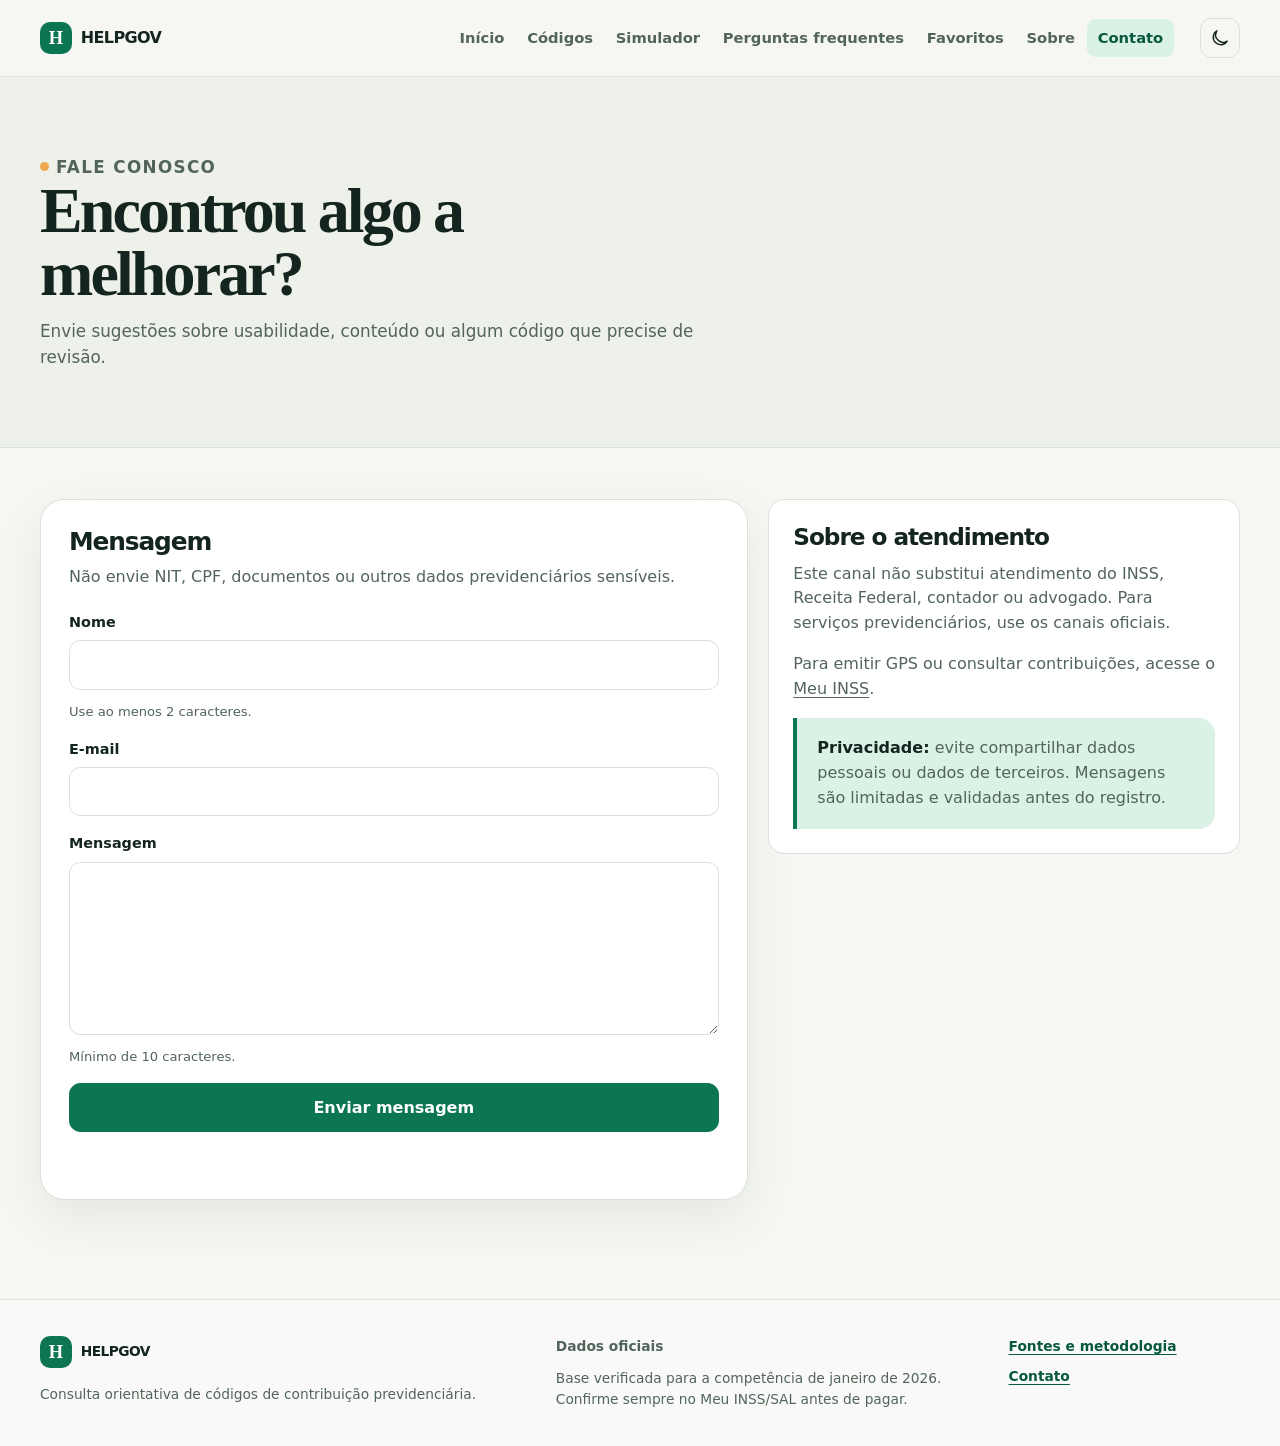
==== pages/contato.html @ ead8361c "Initial commit via Netlify [skip ci]" ====
<!doctype html>
<html lang="pt-BR" data-root="../">
<head>
  <meta charset="utf-8"><meta name="viewport" content="width=device-width, initial-scale=1">
  <meta name="description" content="Entre em contato com o HELPGOV.">
  <title>Contato | HELPGOV</title><link rel="stylesheet" href="../assets/css/main.css">
</head>
<body data-page="contato">
  <header id="site-header" class="site-header"></header><div id="announcements" class="sr-only" aria-live="polite" aria-atomic="true"></div>
  <main id="main-content">
    <section class="page-hero" aria-labelledby="contact-title"><div class="container"><p class="eyebrow">Fale conosco</p><h1 id="contact-title">Encontrou algo a melhorar?</h1><p>Envie sugestões sobre usabilidade, conteúdo ou algum código que precise de revisão.</p></div></section>
    <section class="section section--tight"><div class="container contact-grid">
      <form id="contact-form" class="panel" novalidate>
        <h2>Mensagem</h2><p>Não envie NIT, CPF, documentos ou outros dados previdenciários sensíveis.</p>
        <div class="form-stack">
          <div class="field"><label for="contact-name">Nome</label><input id="contact-name" class="input" name="nome" autocomplete="name" minlength="2" required><p class="help-text">Use ao menos 2 caracteres.</p></div>
          <div class="field"><label for="contact-email">E-mail</label><input id="contact-email" class="input" name="email" type="email" autocomplete="email" required></div>
          <div class="field"><label for="contact-message">Mensagem</label><textarea id="contact-message" class="textarea" name="mensagem" rows="6" minlength="10" required></textarea><p class="help-text">Mínimo de 10 caracteres.</p></div>
          <button class="button" type="submit">Enviar mensagem</button><p id="contact-status" class="form-status" role="status"></p>
        </div>
      </form>
      <aside class="content-card"><h2>Sobre o atendimento</h2><p>Este canal não substitui atendimento do INSS, Receita Federal, contador ou advogado. Para serviços previdenciários, use os canais oficiais.</p><p>Para emitir GPS ou consultar contribuições, acesse o <a href="https://sal.rfb.gov.br/home" target="_blank" rel="noopener noreferrer">Meu INSS</a>.</p><div class="notice"><div><strong>Privacidade:</strong> evite compartilhar dados pessoais ou dados de terceiros. Mensagens são limitadas e validadas antes do registro.</div></div></aside>
    </div></section>
  </main>
  <footer id="site-footer" class="site-footer"></footer>
  <script defer src="../assets/js/shared/utils.js"></script><script defer src="../assets/js/shared/app-shell.js"></script><script defer src="../assets/js/pages/contact.js"></script>
</body>
</html>
---- assets/css/main.css ----
:root {
  color-scheme: light;
  --canvas: #f6f7f3;
  --canvas-muted: #eef1ea;
  --surface: #ffffff;
  --surface-subtle: #f9faf7;
  --ink: #14251f;
  --ink-soft: #52645c;
  --border: #d9e1d9;
  --brand: #0c7654;
  --brand-dark: #07583e;
  --brand-pale: #daf2e5;
  --accent: #eea950;
  --danger: #a92f2b;
  --shadow: 0 18px 48px rgba(25, 55, 42, .08);
  --shadow-hover: 0 20px 48px rgba(25, 55, 42, .15);
  --radius-lg: 1.5rem;
  --radius-md: 1rem;
  --container: 75rem;
  font-family: ui-sans-serif, system-ui, -apple-system, BlinkMacSystemFont, "Segoe UI", sans-serif;
}

:root[data-theme='dark'] {
  color-scheme: dark;
  --canvas: #101917;
  --canvas-muted: #15231e;
  --surface: #192722;
  --surface-subtle: #20332c;
  --ink: #edf7ef;
  --ink-soft: #b7c8bd;
  --border: #3a5046;
  --brand: #6bd4a7;
  --brand-dark: #90e7bf;
  --brand-pale: #163d2f;
  --accent: #ffc674;
  --danger: #ff9c97;
  --shadow: 0 20px 48px rgba(0, 0, 0, .25);
  --shadow-hover: 0 22px 52px rgba(0, 0, 0, .36);
}

* { box-sizing: border-box; }
html { scroll-behavior: smooth; }
body { margin: 0; min-width: 20rem; color: var(--ink); background: var(--canvas); line-height: 1.55; }
body::selection { color: #fff; background: var(--brand); }
a { color: inherit; text-underline-offset: .2em; }
button, input, select, textarea { font: inherit; }
button { cursor: pointer; }
button:disabled { cursor: not-allowed; opacity: .65; }
svg { width: 1.25rem; height: 1.25rem; fill: none; stroke: currentColor; stroke-linecap: round; stroke-linejoin: round; stroke-width: 1.8; }
main { min-height: 65vh; }
.container { width: min(var(--container), calc(100% - 2rem)); margin-inline: auto; }
.section { padding-block: clamp(3.75rem, 7vw, 6.8rem); }
.section--tight { padding-block: clamp(2.25rem, 4vw, 3.75rem); }
.sr-only { position: absolute; width: 1px; height: 1px; padding: 0; margin: -1px; overflow: hidden; clip: rect(0, 0, 0, 0); white-space: nowrap; border: 0; }
.skip-link { position: absolute; z-index: 100; top: -4rem; left: 1rem; padding: .65rem 1rem; color: #fff; background: var(--brand-dark); border-radius: .5rem; }
.skip-link:focus { top: 1rem; }

.site-header { position: sticky; z-index: 20; top: 0; background: color-mix(in srgb, var(--canvas) 88%, transparent); border-bottom: 1px solid color-mix(in srgb, var(--border) 75%, transparent); backdrop-filter: blur(14px); }
.site-header__inner { display: flex; min-height: 4.75rem; align-items: center; gap: 1.25rem; }
.brand { display: inline-flex; flex: 0 0 auto; align-items: center; gap: .55rem; color: var(--ink); font-weight: 700; letter-spacing: -.04em; text-decoration: none; }
.brand__mark { display: grid; width: 2rem; height: 2rem; place-items: center; color: #fff; background: var(--brand); border-radius: .62rem; font-family: Georgia, serif; font-size: 1.15rem; letter-spacing: 0; }
.primary-navigation { display: flex; align-items: center; gap: .12rem; margin-left: auto; }
.primary-navigation a { padding: .45rem .65rem; color: var(--ink-soft); border-radius: .55rem; font-size: .92rem; font-weight: 600; text-decoration: none; }
.primary-navigation a:hover, .primary-navigation a[aria-current='page'] { color: var(--brand-dark); background: var(--brand-pale); }
.icon-button { display: inline-grid; width: 2.5rem; height: 2.5rem; flex: 0 0 auto; place-items: center; padding: 0; color: var(--ink); background: transparent; border: 1px solid var(--border); border-radius: .7rem; transition: color .2s ease, border-color .2s ease, background .2s ease, transform .2s ease; }
.icon-button:hover { color: var(--brand-dark); border-color: var(--brand); background: var(--brand-pale); transform: translateY(-1px); }
.theme-toggle { margin-left: .4rem; }
.menu-toggle { display: none; width: 2.5rem; height: 2.5rem; margin-left: auto; padding: .55rem; color: var(--ink); background: transparent; border: 1px solid var(--border); border-radius: .7rem; }
.menu-toggle span:not(.sr-only) { display: block; height: 2px; margin: .2rem 0; background: currentColor; border-radius: 2px; }

.hero { position: relative; overflow: hidden; padding-block: clamp(3.5rem, 8vw, 7.5rem); background: linear-gradient(125deg, var(--canvas-muted) 0%, var(--canvas) 61%, color-mix(in srgb, var(--brand-pale) 63%, var(--canvas)) 100%); }
.hero::after { position: absolute; right: -7rem; bottom: -11rem; width: min(34rem, 52vw); height: min(34rem, 52vw); content: ''; background: radial-gradient(circle at 35% 35%, color-mix(in srgb, var(--accent) 48%, transparent), transparent 63%); filter: blur(4px); pointer-events: none; }
.hero__grid { position: relative; z-index: 1; display: grid; grid-template-columns: minmax(0, 1.25fr) minmax(17rem, .75fr); gap: 3.5rem; align-items: center; }
.eyebrow { display: inline-flex; align-items: center; gap: .45rem; margin: 0 0 1rem; color: var(--brand-dark); font-size: .78rem; font-weight: 700; letter-spacing: .08em; text-transform: uppercase; }
.eyebrow::before { width: .55rem; height: .55rem; content: ''; background: var(--accent); border-radius: 50%; }
h1, h2, h3, p { margin-top: 0; }
h1, h2 { letter-spacing: -.045em; }
h1 { max-width: 13ch; margin-bottom: 1.2rem; font-family: Georgia, 'Times New Roman', serif; font-size: clamp(2.6rem, 6vw, 5.15rem); line-height: .98; }
h2 { font-size: clamp(1.65rem, 3vw, 2.45rem); line-height: 1.1; }
h3 { line-height: 1.25; }
.lead { max-width: 58ch; margin-bottom: 1.65rem; color: var(--ink-soft); font-size: clamp(1.03rem, 1.5vw, 1.18rem); }
.hero__aside { padding: 1.5rem; background: color-mix(in srgb, var(--surface) 75%, transparent); border: 1px solid color-mix(in srgb, var(--border) 78%, transparent); border-radius: var(--radius-lg); box-shadow: var(--shadow); backdrop-filter: blur(5px); }
.hero__aside strong { display: block; margin-bottom: .3rem; font-size: 1.6rem; letter-spacing: -.04em; }
.hero__aside p { margin-bottom: 1.1rem; color: var(--ink-soft); }
.source-note { display: flex; align-items: flex-start; gap: .7rem; margin-top: 1rem; color: var(--ink-soft); font-size: .83rem; }
.source-note svg { flex: 0 0 auto; margin-top: .13rem; color: var(--brand); }

.search-panel { position: relative; z-index: 2; width: min(54rem, calc(100% - 2rem)); margin: -2.25rem auto 0; padding: .8rem; background: var(--surface); border: 1px solid var(--border); border-radius: 1.15rem; box-shadow: var(--shadow); }
.search-form { display: flex; gap: .7rem; }
.field { display: grid; gap: .42rem; }
.field label, .field-label { font-size: .9rem; font-weight: 700; }
.input, .select, .textarea { width: 100%; min-height: 3rem; padding: .7rem .85rem; color: var(--ink); background: var(--surface); border: 1px solid var(--border); border-radius: .7rem; outline: none; transition: border .2s ease, box-shadow .2s ease; }
.input::placeholder, .textarea::placeholder { color: color-mix(in srgb, var(--ink-soft) 70%, transparent); }
.input:focus, .select:focus, .textarea:focus { border-color: var(--brand); box-shadow: 0 0 0 4px color-mix(in srgb, var(--brand) 18%, transparent); }
.input[aria-invalid='true'], .textarea[aria-invalid='true'] { border-color: var(--danger); }
.search-form .input { min-height: 3.55rem; border: 0; }
.search-form .input:focus { box-shadow: none; }
.button { display: inline-flex; min-height: 3rem; align-items: center; justify-content: center; gap: .5rem; padding: .7rem 1.05rem; color: #fff; background: var(--brand); border: 1px solid var(--brand); border-radius: .7rem; font-weight: 700; text-decoration: none; transition: transform .2s ease, background .2s ease, box-shadow .2s ease; }
.button:hover { color: #fff; background: var(--brand-dark); box-shadow: 0 10px 18px color-mix(in srgb, var(--brand) 22%, transparent); transform: translateY(-1px); }
.button--secondary { color: var(--brand-dark); background: transparent; border-color: var(--brand); }
.button--secondary:hover { color: var(--brand-dark); background: var(--brand-pale); box-shadow: none; }
.button--small { min-height: 2.5rem; padding: .5rem .8rem; font-size: .88rem; }
.button svg { width: 1.1rem; }
.search-form .button { min-height: 3.55rem; }

.section-heading { display: flex; align-items: end; justify-content: space-between; gap: 1.5rem; margin-bottom: 1.7rem; }
.section-heading h2 { margin-bottom: 0; }
.section-heading p { max-width: 48ch; margin-bottom: 0; color: var(--ink-soft); }
.stat-grid { display: grid; grid-template-columns: repeat(3, 1fr); gap: 1rem; }
.stat { padding: 1.2rem; background: var(--surface); border: 1px solid var(--border); border-radius: var(--radius-md); box-shadow: 0 10px 28px rgba(25, 55, 42, .04); }
.stat strong { display: block; color: var(--brand-dark); font-size: clamp(1.55rem, 3vw, 2.25rem); letter-spacing: -.06em; }
.stat span { color: var(--ink-soft); font-size: .87rem; }
.code-grid { display: grid; grid-template-columns: repeat(3, minmax(0, 1fr)); gap: 1rem; }
.code-card { position: relative; min-width: 0; background: var(--surface); border: 1px solid var(--border); border-radius: var(--radius-md); box-shadow: 0 8px 24px rgba(25, 55, 42, .035); transition: border .22s ease, box-shadow .22s ease, transform .22s ease; }
.code-card:hover { border-color: color-mix(in srgb, var(--brand) 45%, var(--border)); box-shadow: var(--shadow-hover); transform: translateY(-3px); }
.code-card__link { display: block; min-height: 100%; padding: 1.2rem 3.7rem 1.25rem 1.2rem; text-decoration: none; }
.code-card__labels { display: flex; align-items: center; gap: .45rem; margin-bottom: 1.25rem; }
.code-number { padding: .22rem .52rem; color: var(--brand-dark); background: var(--brand-pale); border-radius: .38rem; font-family: ui-monospace, SFMono-Regular, Menlo, Consolas, monospace; font-size: .78rem; font-weight: 700; }
.tag { overflow: hidden; max-width: 12.5rem; padding: .2rem .42rem; color: var(--ink-soft); border: 1px solid var(--border); border-radius: 5rem; font-size: .71rem; text-overflow: ellipsis; white-space: nowrap; }
.code-card__title { display: -webkit-box; overflow: hidden; margin-bottom: .5rem; font-size: 1.04rem; -webkit-box-orient: vertical; -webkit-line-clamp: 2; }
.code-card__meta { margin-bottom: .7rem; color: var(--brand-dark); font-size: .84rem; font-weight: 700; }
.code-card__description { display: -webkit-box; overflow: hidden; margin: 0; color: var(--ink-soft); font-size: .88rem; -webkit-box-orient: vertical; -webkit-line-clamp: 2; }
.favorite-button { position: absolute; top: 1rem; right: 1rem; z-index: 1; width: 2.15rem; height: 2.15rem; }
.favorite-button svg { width: 1.15rem; }
.favorite-button.is-active { color: var(--accent); border-color: color-mix(in srgb, var(--accent) 65%, var(--border)); background: color-mix(in srgb, var(--accent) 18%, var(--surface)); }
.favorite-button.is-active svg { fill: currentColor; }
.empty-state { grid-column: 1 / -1; padding: 2.5rem 1.25rem; color: var(--ink-soft); text-align: center; background: var(--surface); border: 1px dashed var(--border); border-radius: var(--radius-md); }

.feature-grid { display: grid; grid-template-columns: repeat(3, 1fr); gap: 1rem; }
.feature { padding: 1.45rem; background: var(--surface); border: 1px solid var(--border); border-radius: var(--radius-md); }
.feature__icon { display: grid; width: 2.65rem; height: 2.65rem; place-items: center; margin-bottom: 1.15rem; color: var(--brand-dark); background: var(--brand-pale); border-radius: .75rem; }
.feature h3 { margin-bottom: .45rem; font-size: 1.04rem; }
.feature p { margin-bottom: 0; color: var(--ink-soft); font-size: .92rem; }
.notice { display: flex; gap: .85rem; padding: 1.15rem 1.25rem; color: var(--ink-soft); background: var(--brand-pale); border-left: 4px solid var(--brand); border-radius: 0 var(--radius-md) var(--radius-md) 0; }
.notice strong { color: var(--ink); }
.notice svg { flex: 0 0 auto; color: var(--brand-dark); }

.page-hero { padding-block: clamp(2.8rem, 6vw, 4.8rem); background: var(--canvas-muted); border-bottom: 1px solid var(--border); }
.page-hero h1 { max-width: 17ch; margin-bottom: .8rem; font-size: clamp(2.35rem, 5vw, 4.2rem); }
.page-hero p { max-width: 65ch; margin-bottom: 0; color: var(--ink-soft); font-size: 1.05rem; }
.filters { display: grid; grid-template-columns: minmax(0, 1fr) minmax(12rem, .35fr) auto; gap: .8rem; align-items: end; padding: 1rem; margin-bottom: 1.5rem; background: var(--surface); border: 1px solid var(--border); border-radius: var(--radius-md); }
.filter-summary { grid-column: 1 / -1; margin: -.1rem 0 0; color: var(--ink-soft); font-size: .88rem; }
.detail-panel { margin-bottom: 1.7rem; scroll-margin-top: 6rem; }
.detail-card { padding: clamp(1.25rem, 3vw, 2rem); background: var(--surface); border: 1px solid var(--border); border-radius: var(--radius-lg); box-shadow: var(--shadow); }
.detail-card__top { display: flex; align-items: flex-start; justify-content: space-between; gap: 1rem; }
.detail-card__top h2 { max-width: 26ch; margin: .7rem 0 .35rem; font-family: Georgia, 'Times New Roman', serif; font-size: clamp(1.7rem, 3vw, 2.65rem); }
.detail-card__top .favorite-button { position: static; }
.detail-subtitle { margin: 0; color: var(--ink-soft); }
.detail-grid { display: grid; grid-template-columns: repeat(2, 1fr); gap: .8rem; margin-top: 1.6rem; }
.detail-item { padding: 1rem; background: var(--surface-subtle); border: 1px solid var(--border); border-radius: .8rem; }
.detail-item span { display: block; margin-bottom: .25rem; color: var(--ink-soft); font-size: .75rem; font-weight: 700; letter-spacing: .05em; text-transform: uppercase; }
.detail-item strong { font-size: .94rem; }
.detail-section { margin-top: 1.5rem; }
.detail-section h3 { margin-bottom: .55rem; font-size: 1rem; }
.detail-section p, .detail-section li { color: var(--ink-soft); }
.detail-section ul { display: grid; gap: .45rem; margin: 0; padding-left: 1.2rem; }
.details-actions { display: flex; flex-wrap: wrap; gap: .7rem; margin-top: 1.5rem; }

.simulator-layout { display: grid; grid-template-columns: minmax(0, .85fr) minmax(19rem, 1.15fr); gap: 1.5rem; align-items: start; }
.panel { padding: clamp(1.25rem, 3vw, 1.75rem); background: var(--surface); border: 1px solid var(--border); border-radius: var(--radius-lg); box-shadow: var(--shadow); }
.panel h2 { margin-bottom: .6rem; font-size: 1.55rem; }
.panel > p { color: var(--ink-soft); }
.form-stack { display: grid; gap: 1rem; margin-top: 1.35rem; }
.help-text, .field-error { margin: .35rem 0 0; color: var(--ink-soft); font-size: .82rem; }
.field-error { color: var(--danger); }
.calculation { min-height: 100%; color: #eaf9ef; background: linear-gradient(135deg, #074c37, #0c7654); border: 0; }
:root[data-theme='dark'] .calculation { color: #effff5; background: linear-gradient(135deg, #17694e, #0d8a60); }
.calculation p, .calculation .help-text { color: color-mix(in srgb, #fff 75%, transparent); }
.calculation__amount { margin: 1.4rem 0 .35rem; font-size: clamp(2.8rem, 6vw, 4.65rem); font-weight: 700; letter-spacing: -.07em; line-height: 1; }
.calculation__caption { font-weight: 600; }
.calculation__rows { display: grid; gap: .5rem; margin-top: 1.45rem; padding-top: 1.2rem; border-top: 1px solid rgba(255, 255, 255, .25); }
.calculation__rows div { display: flex; justify-content: space-between; gap: 1rem; font-size: .9rem; }
.calculation .notice { margin-top: 1.4rem; color: #eaf9ef; background: rgba(255, 255, 255, .1); border-left-color: var(--accent); font-size: .85rem; }

.faq-search { display: flex; gap: .7rem; margin-bottom: 1.5rem; }
.faq-search .input { flex: 1; }
.faq-list { display: grid; gap: .7rem; }
.faq-item { background: var(--surface); border: 1px solid var(--border); border-radius: .85rem; }
.faq-item summary { display: flex; align-items: center; justify-content: space-between; gap: 1rem; padding: 1rem 1.15rem; font-weight: 700; list-style: none; cursor: pointer; }
.faq-item summary::-webkit-details-marker { display: none; }
.faq-item summary::after { flex: 0 0 auto; content: '+'; color: var(--brand-dark); font-size: 1.3rem; line-height: 1; }
.faq-item[open] summary::after { content: '–'; }
.faq-item__answer { padding: 0 1.15rem 1.15rem; color: var(--ink-soft); }
.faq-item__answer p { margin: 0; }

.two-columns { display: grid; grid-template-columns: repeat(2, 1fr); gap: 1.25rem; }
.content-card { padding: 1.5rem; background: var(--surface); border: 1px solid var(--border); border-radius: var(--radius-md); }
.content-card h2 { margin-bottom: .75rem; font-size: 1.45rem; }
.content-card p, .content-card li { color: var(--ink-soft); }
.content-card ul { margin: 0; padding-left: 1.2rem; }
.source-list { display: grid; gap: .75rem; padding: 0; list-style: none; }
.source-list a { color: var(--brand-dark); font-weight: 700; }
.source-list span { display: block; margin-top: .16rem; color: var(--ink-soft); font-size: .86rem; overflow-wrap: anywhere; }
.contact-grid { display: grid; grid-template-columns: minmax(0, 1.2fr) minmax(17rem, .8fr); gap: 1.3rem; align-items: start; }
.form-status { min-height: 1.4rem; margin: 0; color: var(--ink-soft); font-size: .9rem; }
.form-status.is-error { color: var(--danger); }
.form-status.is-success { color: var(--brand-dark); }

.site-footer { margin-top: 3rem; color: var(--ink-soft); background: var(--surface-subtle); border-top: 1px solid var(--border); }
.footer__inner { display: grid; grid-template-columns: 1.15fr 1fr .55fr; gap: 2rem; padding-block: 2.25rem; font-size: .86rem; }
.footer__inner p { margin: .65rem 0 0; }
.brand--footer { margin-bottom: .35rem; }
.footer__links { display: grid; align-content: start; gap: .55rem; }
.footer__links a { color: var(--brand-dark); font-weight: 700; }

:focus-visible { outline: 3px solid color-mix(in srgb, var(--accent) 85%, #fff); outline-offset: 3px; }
[hidden] { display: none !important; }
.reveal { animation: reveal .4s ease both; }
@keyframes reveal { from { opacity: 0; transform: translateY(8px); } to { opacity: 1; transform: translateY(0); } }

@media (max-width: 980px) {
  .primary-navigation a { padding-inline: .42rem; font-size: .85rem; }
  .hero__grid, .simulator-layout, .contact-grid { grid-template-columns: 1fr; gap: 2rem; }
  .hero__aside { max-width: 34rem; }
  .code-grid { grid-template-columns: repeat(2, minmax(0, 1fr)); }
  .feature-grid { grid-template-columns: 1fr; }
  .footer__inner { grid-template-columns: 1fr 1fr; }
  .footer__links { grid-column: 1 / -1; grid-template-columns: repeat(2, max-content); }
}

@media (max-width: 850px) {
  .site-header__inner { position: relative; }
  .menu-toggle { display: block; }
  .primary-navigation { position: absolute; top: calc(100% - .2rem); right: 1rem; left: 1rem; display: none; align-items: stretch; padding: .55rem; background: var(--surface); border: 1px solid var(--border); border-radius: .8rem; box-shadow: var(--shadow); }
  .primary-navigation.is-open { display: grid; }
  .primary-navigation a { padding: .7rem .8rem; font-size: .94rem; }
  .theme-toggle { margin-left: 0; }
}

@media (max-width: 650px) {
  .container { width: min(var(--container), calc(100% - 1.25rem)); }
  .site-header__inner { min-height: 4.25rem; gap: .55rem; }
  .theme-toggle { width: 2.3rem; height: 2.3rem; }
  .hero { padding-block: 3.25rem; }
  h1 { max-width: 14ch; }
  .search-panel { width: calc(100% - 1.25rem); margin-top: -1.45rem; }
  .search-form, .faq-search { flex-direction: column; }
  .search-form .button, .faq-search .button { width: 100%; }
  .section-heading { display: block; }
  .section-heading p { margin-top: .55rem; }
  .stat-grid, .code-grid, .two-columns, .detail-grid { grid-template-columns: 1fr; }
  .filters { grid-template-columns: 1fr; }
  .filters .button { width: 100%; }
  .detail-card__top { align-items: start; }
  .footer__inner, .footer__links { grid-template-columns: 1fr; gap: 1.3rem; }
}

@media (prefers-reduced-motion: reduce) {
  *, *::before, *::after { scroll-behavior: auto !important; animation-duration: .01ms !important; animation-iteration-count: 1 !important; transition-duration: .01ms !important; }
}
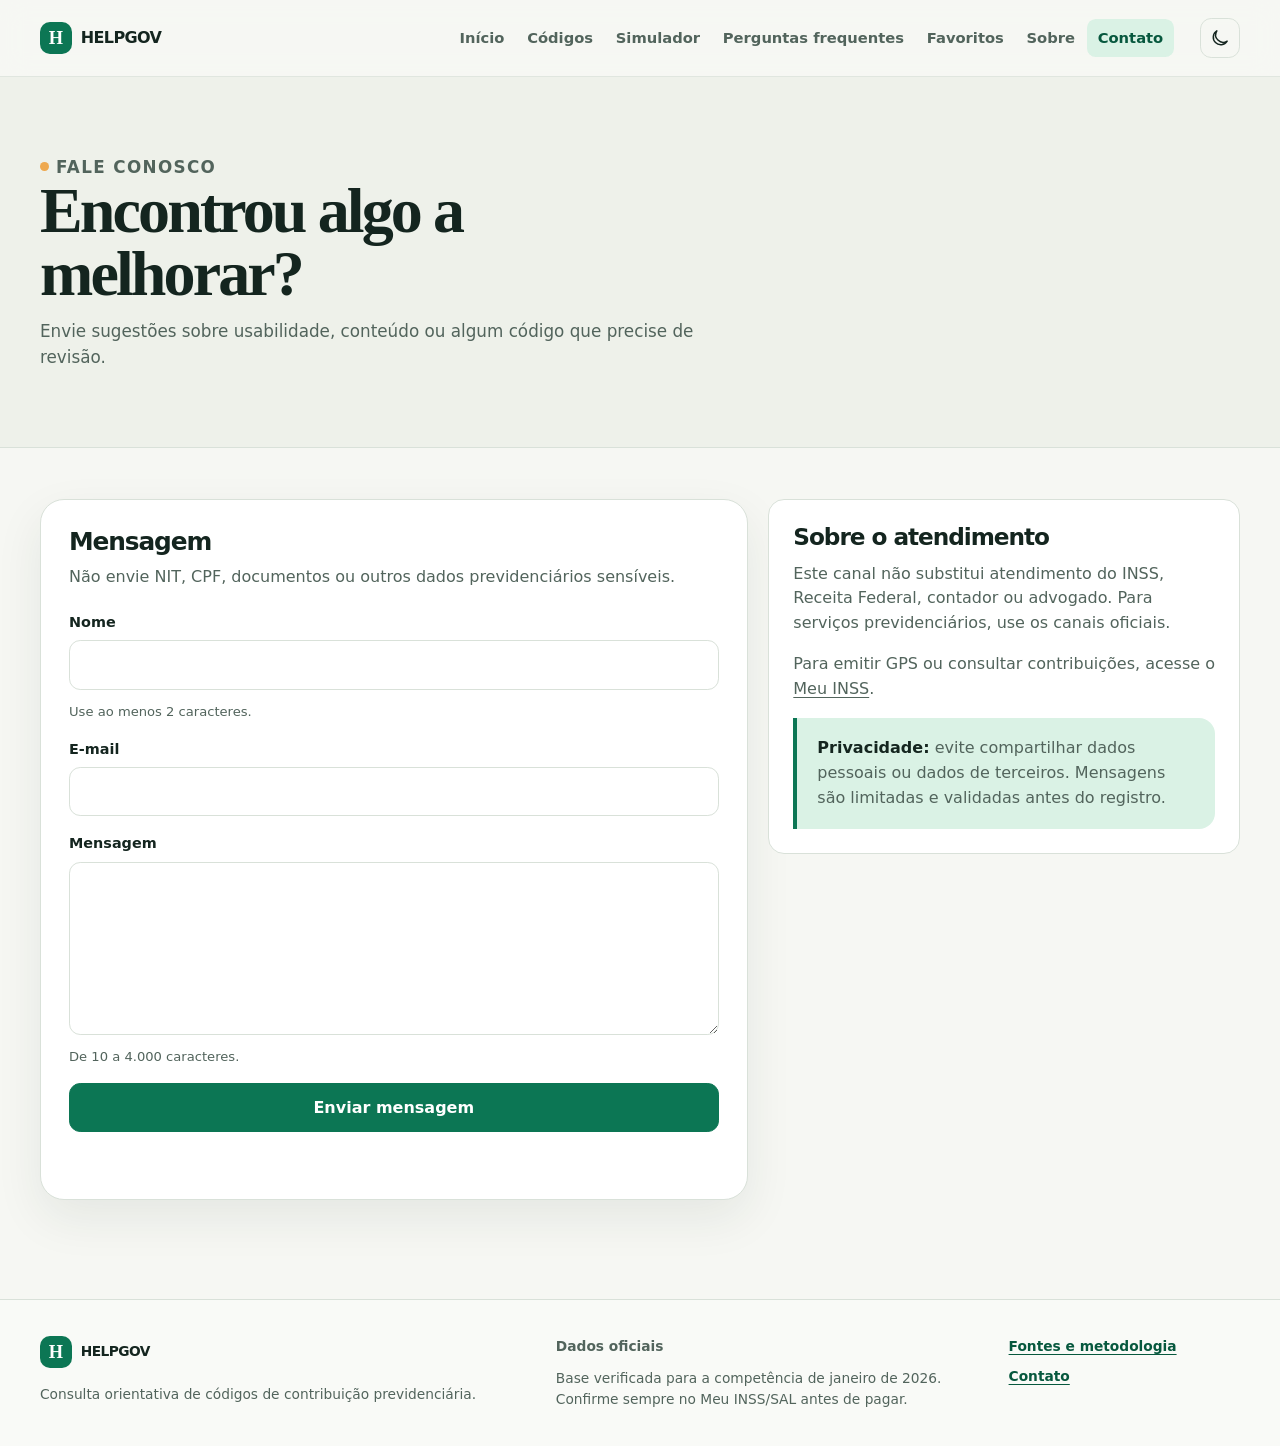
==== commit 8ab8eac1: "Erro ao registrar mensagem e testar envio para contato (6ade66b8d0d0f0bb2f820176)" ====
--- a/pages/contato.html
+++ b/pages/contato.html
@@ -10,12 +10,14 @@
   <main id="main-content">
     <section class="page-hero" aria-labelledby="contact-title"><div class="container"><p class="eyebrow">Fale conosco</p><h1 id="contact-title">Encontrou algo a melhorar?</h1><p>Envie sugestões sobre usabilidade, conteúdo ou algum código que precise de revisão.</p></div></section>
     <section class="section section--tight"><div class="container contact-grid">
-      <form id="contact-form" class="panel" novalidate>
+      <form id="contact-form" class="panel" name="contato" method="POST" action="/pages/contato" data-netlify="true" netlify-honeypot="bot-field" novalidate>
+        <input type="hidden" name="form-name" value="contato">
+        <p hidden><label>Não preencha este campo: <input name="bot-field" autocomplete="off" tabindex="-1"></label></p>
         <h2>Mensagem</h2><p>Não envie NIT, CPF, documentos ou outros dados previdenciários sensíveis.</p>
         <div class="form-stack">
-          <div class="field"><label for="contact-name">Nome</label><input id="contact-name" class="input" name="nome" autocomplete="name" minlength="2" required><p class="help-text">Use ao menos 2 caracteres.</p></div>
-          <div class="field"><label for="contact-email">E-mail</label><input id="contact-email" class="input" name="email" type="email" autocomplete="email" required></div>
-          <div class="field"><label for="contact-message">Mensagem</label><textarea id="contact-message" class="textarea" name="mensagem" rows="6" minlength="10" required></textarea><p class="help-text">Mínimo de 10 caracteres.</p></div>
+          <div class="field"><label for="contact-name">Nome</label><input id="contact-name" class="input" name="nome" autocomplete="name" minlength="2" maxlength="120" required><p class="help-text">Use ao menos 2 caracteres.</p></div>
+          <div class="field"><label for="contact-email">E-mail</label><input id="contact-email" class="input" name="email" type="email" autocomplete="email" maxlength="254" required></div>
+          <div class="field"><label for="contact-message">Mensagem</label><textarea id="contact-message" class="textarea" name="mensagem" rows="6" minlength="10" maxlength="4000" required></textarea><p class="help-text">De 10 a 4.000 caracteres.</p></div>
           <button class="button" type="submit">Enviar mensagem</button><p id="contact-status" class="form-status" role="status"></p>
         </div>
       </form>
